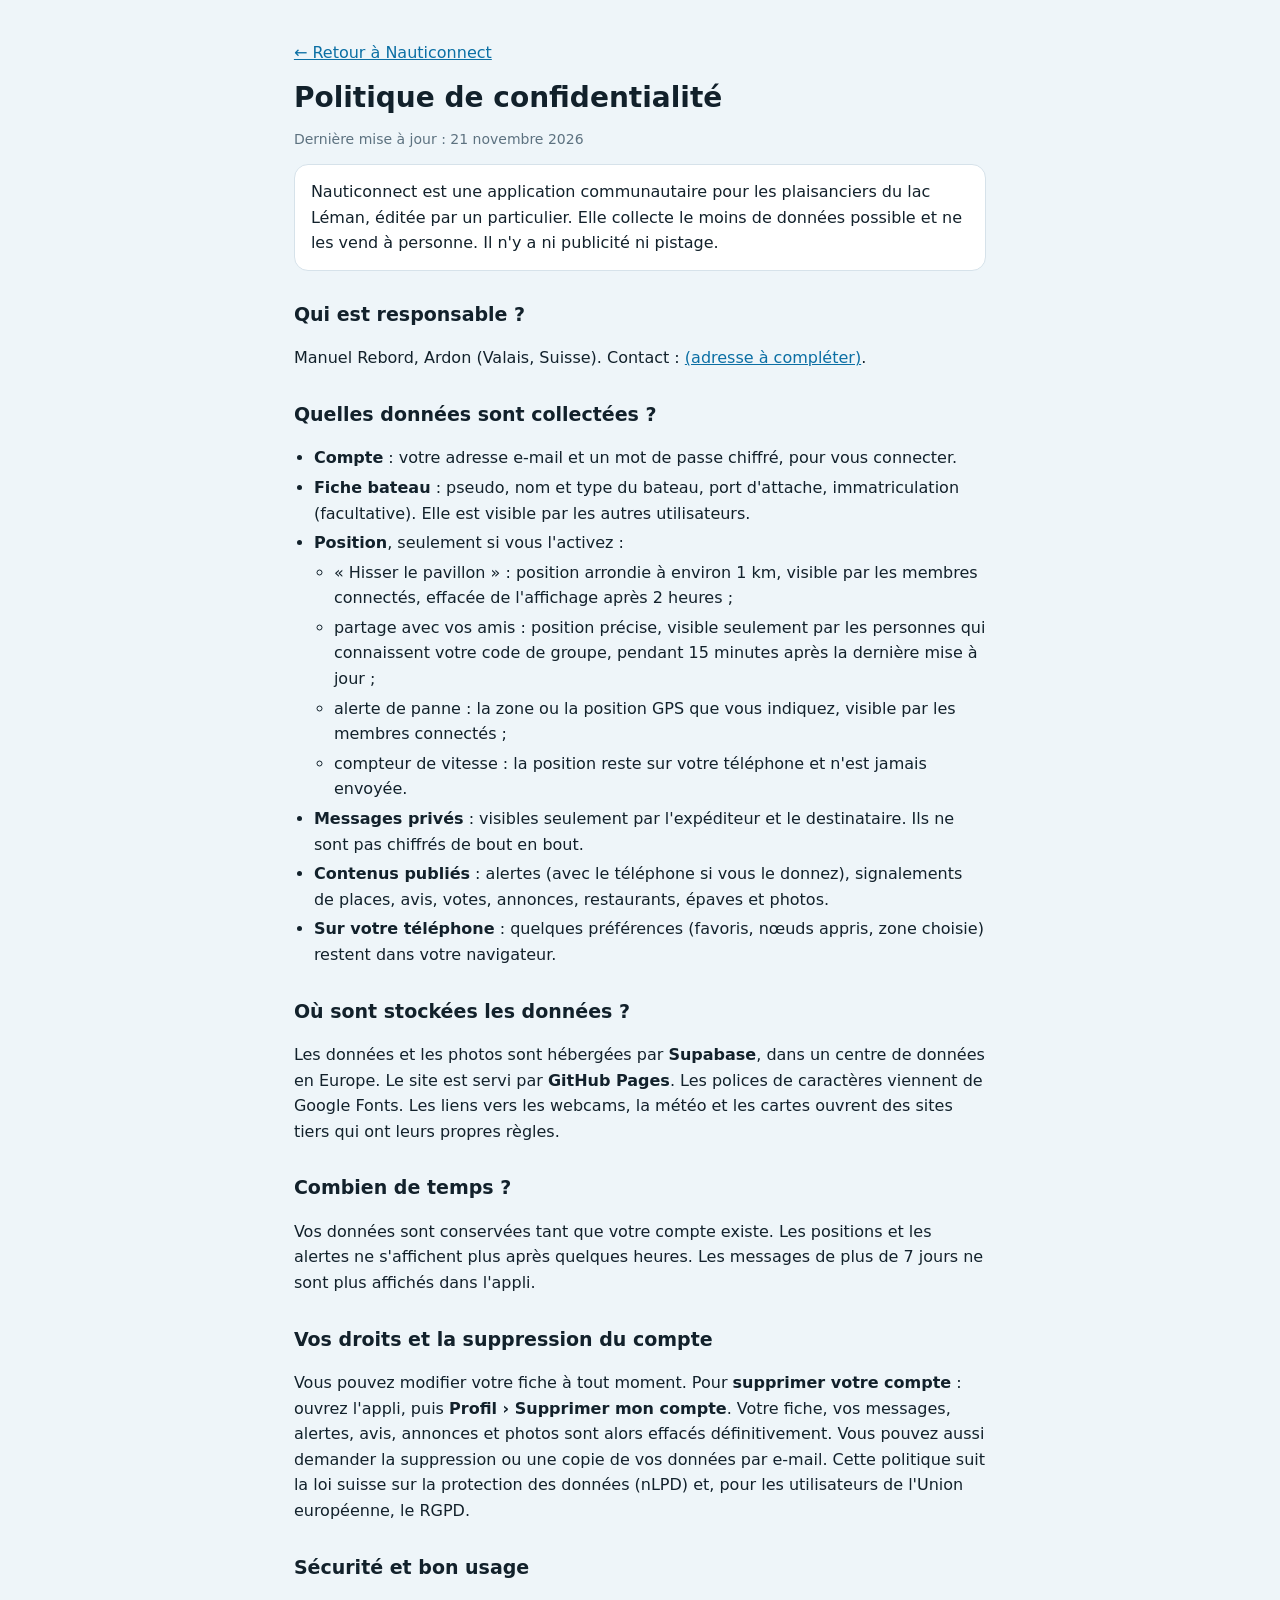
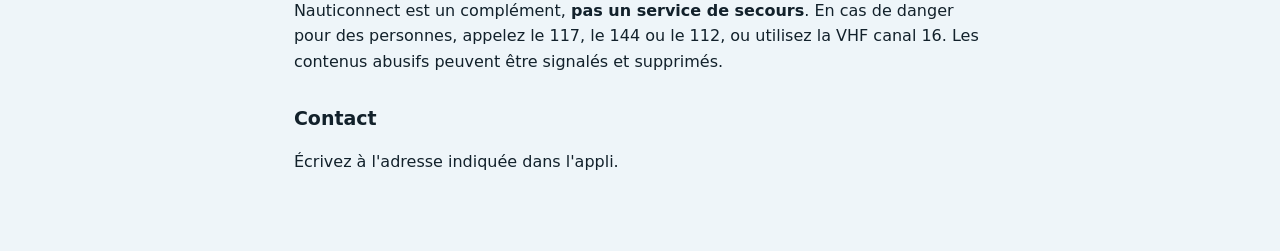
==== confidentialite.html @ 6309d643 "Add files via upload" ====
<!DOCTYPE html>
<html lang="fr">
<head>
<meta charset="utf-8">
<meta name="viewport" content="width=device-width, initial-scale=1">
<title>Confidentialité · Nauticonnect</title>
<meta name="theme-color" content="#0a2740">
<link rel="icon" href="favicon-64.png">
<style>
:root{--bg:#eef5f9;--card:#fff;--tx:#12212b;--mu:#5d7280;--ac:#0b6fa4;--bd:#d6e2ea}
@media (prefers-color-scheme:dark){:root{--bg:#0e1a22;--card:#182630;--tx:#e8f0f5;--mu:#93a7b4;--ac:#4aa8dc;--bd:#2a3b47;color-scheme:dark}}
body{margin:0;background:var(--bg);color:var(--tx);font:16px/1.6 system-ui,-apple-system,"Segoe UI",sans-serif}
main{max-width:68ch;margin:0 auto;padding:24px 18px 60px}
h1{font-size:28px;line-height:1.15;margin:8px 0 4px}h2{font-size:19px;margin:28px 0 6px}
a{color:var(--ac)}.mu{color:var(--mu);font-size:14px}
ul{padding-left:20px}li{margin:4px 0}
.card{background:var(--card);border:1px solid var(--bd);border-radius:14px;padding:14px 16px;margin:12px 0}
</style>
</head>
<body><main>
<p><a href="./">← Retour à Nauticonnect</a></p>
<h1>Politique de confidentialité</h1>
<p class="mu">Dernière mise à jour : 21 novembre 2026</p>

<div class="card">Nauticonnect est une application communautaire pour les plaisanciers du lac Léman, éditée par un particulier. Elle collecte le moins de données possible et ne les vend à personne. Il n'y a ni publicité ni pistage.</div>

<h2>Qui est responsable ?</h2>
<p>Manuel Rebord, Ardon (Valais, Suisse). Contact : <a id="mail" href="#">voir ci-dessous</a>.</p>

<h2>Quelles données sont collectées ?</h2>
<ul>
<li><b>Compte</b> : votre adresse e-mail et un mot de passe chiffré, pour vous connecter.</li>
<li><b>Fiche bateau</b> : pseudo, nom et type du bateau, port d'attache, immatriculation (facultative). Elle est visible par les autres utilisateurs.</li>
<li><b>Position</b>, seulement si vous l'activez :
  <ul>
  <li>« Hisser le pavillon » : position arrondie à environ 1 km, visible par les membres connectés, effacée de l'affichage après 2 heures ;</li>
  <li>partage avec vos amis : position précise, visible seulement par les personnes qui connaissent votre code de groupe, pendant 15 minutes après la dernière mise à jour ;</li>
  <li>alerte de panne : la zone ou la position GPS que vous indiquez, visible par les membres connectés ;</li>
  <li>compteur de vitesse : la position reste sur votre téléphone et n'est jamais envoyée.</li>
  </ul></li>
<li><b>Messages privés</b> : visibles seulement par l'expéditeur et le destinataire. Ils ne sont pas chiffrés de bout en bout.</li>
<li><b>Contenus publiés</b> : alertes (avec le téléphone si vous le donnez), signalements de places, avis, votes, annonces, restaurants, épaves et photos.</li>
<li><b>Sur votre téléphone</b> : quelques préférences (favoris, nœuds appris, zone choisie) restent dans votre navigateur.</li>
</ul>

<h2>Où sont stockées les données ?</h2>
<p>Les données et les photos sont hébergées par <b>Supabase</b>, dans un centre de données en Europe. Le site est servi par <b>GitHub Pages</b>. Les polices de caractères viennent de Google Fonts. Les liens vers les webcams, la météo et les cartes ouvrent des sites tiers qui ont leurs propres règles.</p>

<h2>Combien de temps ?</h2>
<p>Vos données sont conservées tant que votre compte existe. Les positions et les alertes ne s'affichent plus après quelques heures. Les messages de plus de 7 jours ne sont plus affichés dans l'appli.</p>

<h2>Vos droits et la suppression du compte</h2>
<p>Vous pouvez modifier votre fiche à tout moment. Pour <b>supprimer votre compte</b> : ouvrez l'appli, puis <b>Profil › Supprimer mon compte</b>. Votre fiche, vos messages, alertes, avis, annonces et photos sont alors effacés définitivement. Vous pouvez aussi demander la suppression ou une copie de vos données par e-mail. Cette politique suit la loi suisse sur la protection des données (nLPD) et, pour les utilisateurs de l'Union européenne, le RGPD.</p>

<h2>Sécurité et bon usage</h2>
<p>Nauticonnect est un complément, <b>pas un service de secours</b>. En cas de danger pour des personnes, appelez le 117, le 144 ou le 112, ou utilisez la VHF canal 16. Les contenus abusifs peuvent être signalés et supprimés.</p>

<h2>Contact</h2>
<p id="contact">Écrivez à l'adresse indiquée dans l'appli.</p>
</main>
<script src="config.js"></script>
<script>
var c=(window.NC_CONFIG||{}).contact||"";
if(/@/.test(c)&&c.indexOf("exemple")<0){var a=document.getElementById("mail");a.textContent=c;a.href="mailto:"+c;var p=document.getElementById("contact");p.textContent="";var l=document.createElement("a");l.href="mailto:"+c;l.textContent=c;p.appendChild(document.createTextNode("Par e-mail : "));p.appendChild(l);}
else document.getElementById("mail").textContent="(adresse à compléter)";
</script>
</body>
</html>
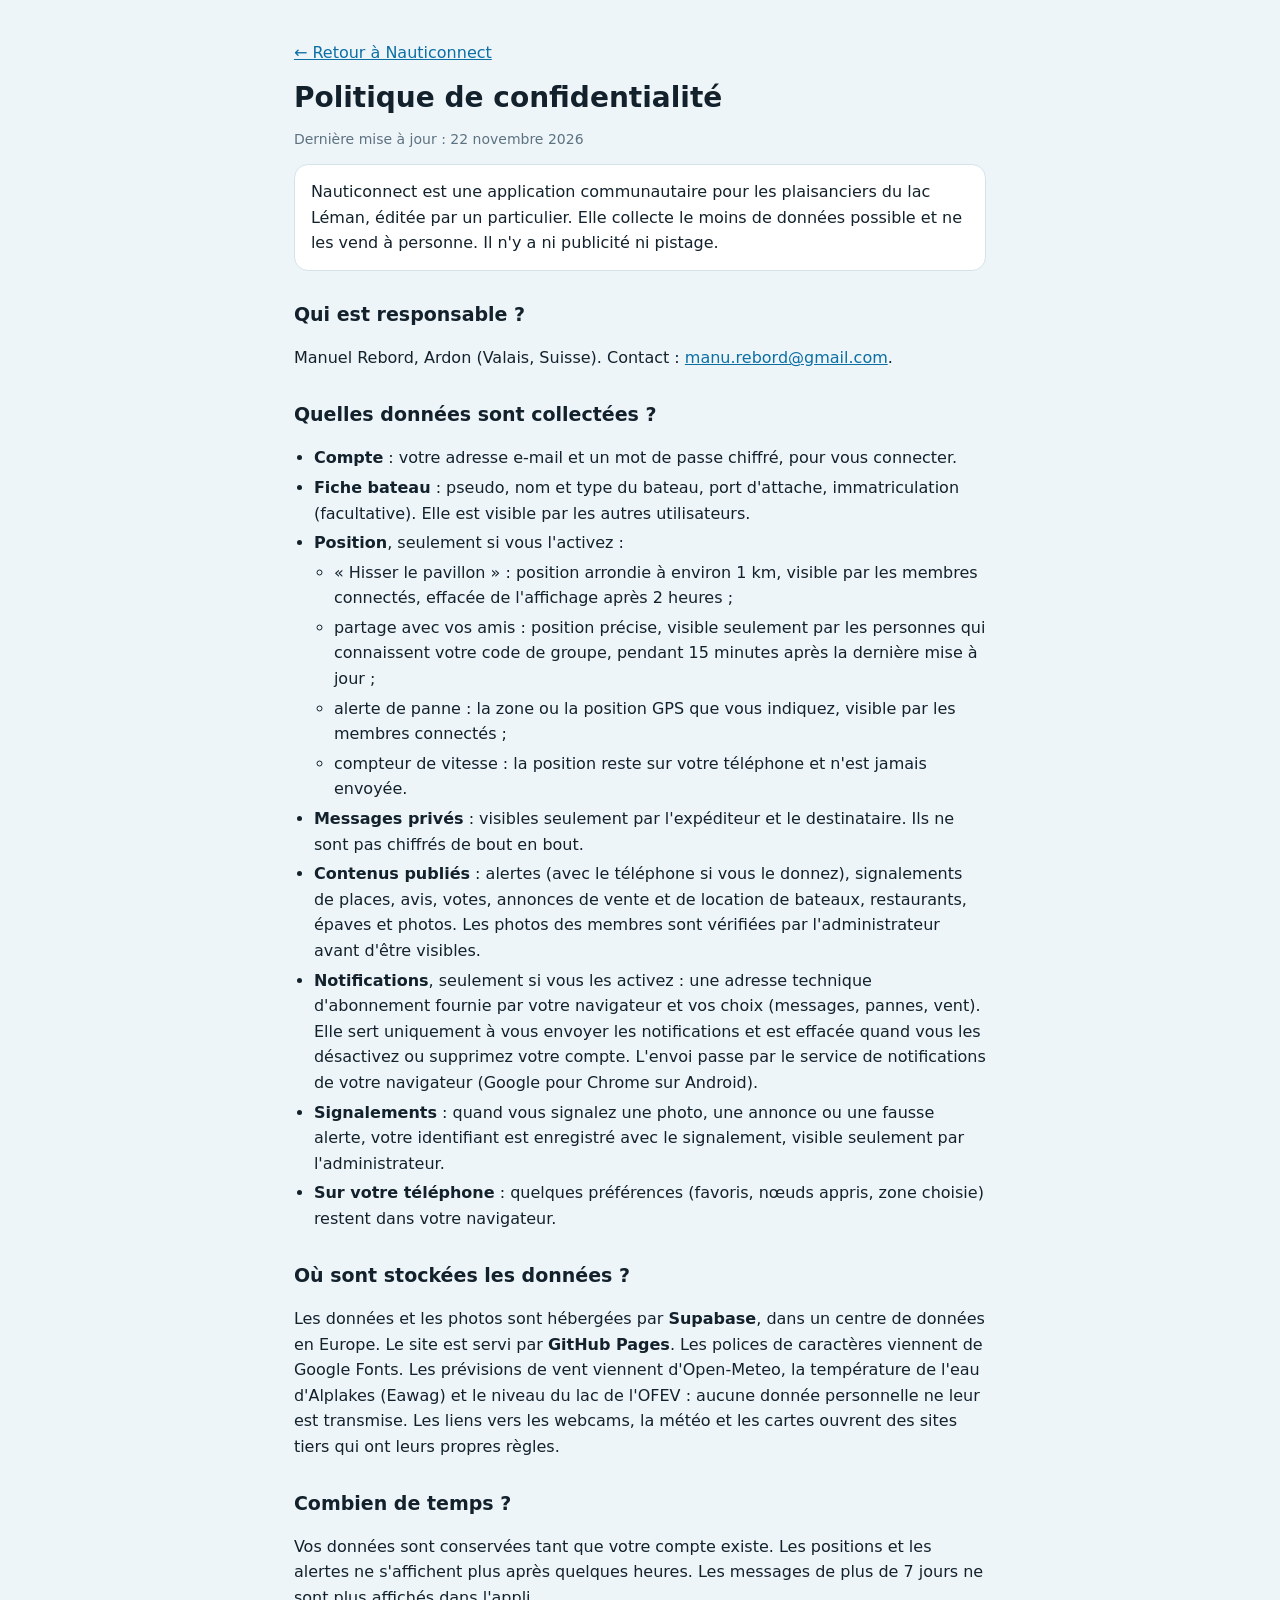
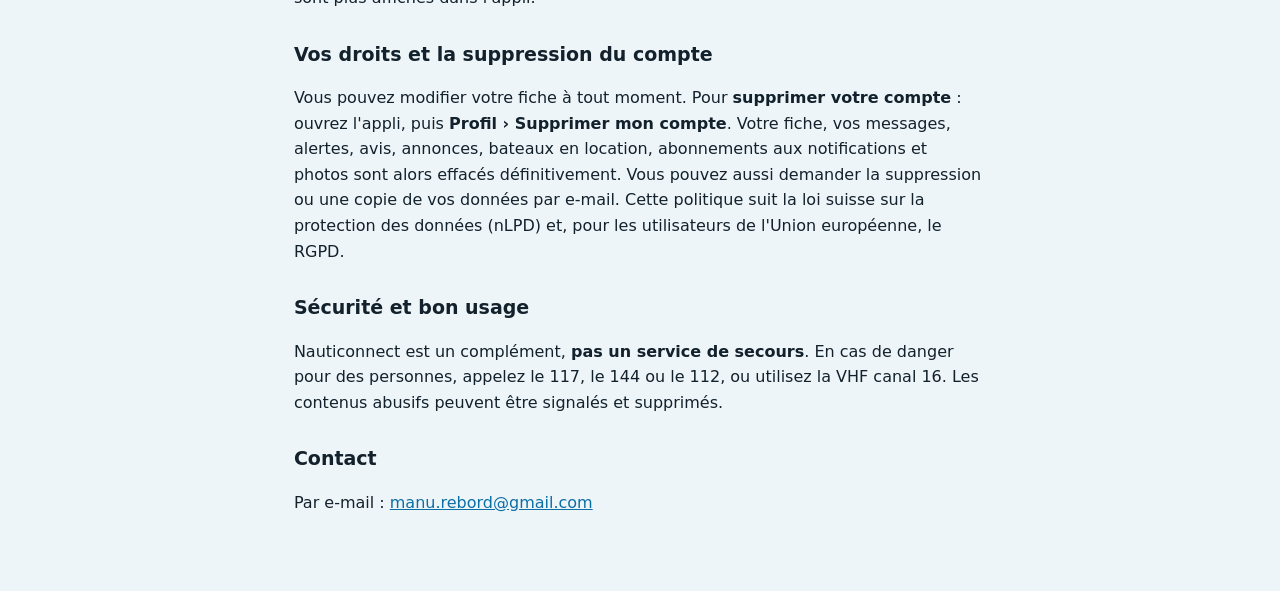
==== commit 7142e40d: "Politique de confidentialité à jour (notifications, location, signalements) pour le Play Store Co-Au" ====
--- a/confidentialite.html
+++ b/confidentialite.html
@@ -20,7 +20,7 @@
 <body><main>
 <p><a href="./">← Retour à Nauticonnect</a></p>
 <h1>Politique de confidentialité</h1>
-<p class="mu">Dernière mise à jour : 21 novembre 2026</p>
+<p class="mu">Dernière mise à jour : 22 novembre 2026</p>
 
 <div class="card">Nauticonnect est une application communautaire pour les plaisanciers du lac Léman, éditée par un particulier. Elle collecte le moins de données possible et ne les vend à personne. Il n'y a ni publicité ni pistage.</div>
 
@@ -39,18 +39,20 @@
   <li>compteur de vitesse : la position reste sur votre téléphone et n'est jamais envoyée.</li>
   </ul></li>
 <li><b>Messages privés</b> : visibles seulement par l'expéditeur et le destinataire. Ils ne sont pas chiffrés de bout en bout.</li>
-<li><b>Contenus publiés</b> : alertes (avec le téléphone si vous le donnez), signalements de places, avis, votes, annonces, restaurants, épaves et photos.</li>
+<li><b>Contenus publiés</b> : alertes (avec le téléphone si vous le donnez), signalements de places, avis, votes, annonces de vente et de location de bateaux, restaurants, épaves et photos. Les photos des membres sont vérifiées par l'administrateur avant d'être visibles.</li>
+<li><b>Notifications</b>, seulement si vous les activez : une adresse technique d'abonnement fournie par votre navigateur et vos choix (messages, pannes, vent). Elle sert uniquement à vous envoyer les notifications et est effacée quand vous les désactivez ou supprimez votre compte. L'envoi passe par le service de notifications de votre navigateur (Google pour Chrome sur Android).</li>
+<li><b>Signalements</b> : quand vous signalez une photo, une annonce ou une fausse alerte, votre identifiant est enregistré avec le signalement, visible seulement par l'administrateur.</li>
 <li><b>Sur votre téléphone</b> : quelques préférences (favoris, nœuds appris, zone choisie) restent dans votre navigateur.</li>
 </ul>
 
 <h2>Où sont stockées les données ?</h2>
-<p>Les données et les photos sont hébergées par <b>Supabase</b>, dans un centre de données en Europe. Le site est servi par <b>GitHub Pages</b>. Les polices de caractères viennent de Google Fonts. Les liens vers les webcams, la météo et les cartes ouvrent des sites tiers qui ont leurs propres règles.</p>
+<p>Les données et les photos sont hébergées par <b>Supabase</b>, dans un centre de données en Europe. Le site est servi par <b>GitHub Pages</b>. Les polices de caractères viennent de Google Fonts. Les prévisions de vent viennent d'Open-Meteo, la température de l'eau d'Alplakes (Eawag) et le niveau du lac de l'OFEV : aucune donnée personnelle ne leur est transmise. Les liens vers les webcams, la météo et les cartes ouvrent des sites tiers qui ont leurs propres règles.</p>
 
 <h2>Combien de temps ?</h2>
 <p>Vos données sont conservées tant que votre compte existe. Les positions et les alertes ne s'affichent plus après quelques heures. Les messages de plus de 7 jours ne sont plus affichés dans l'appli.</p>
 
-<h2>Vos droits et la suppression du compte</h2>
-<p>Vous pouvez modifier votre fiche à tout moment. Pour <b>supprimer votre compte</b> : ouvrez l'appli, puis <b>Profil › Supprimer mon compte</b>. Votre fiche, vos messages, alertes, avis, annonces et photos sont alors effacés définitivement. Vous pouvez aussi demander la suppression ou une copie de vos données par e-mail. Cette politique suit la loi suisse sur la protection des données (nLPD) et, pour les utilisateurs de l'Union européenne, le RGPD.</p>
+<h2 id="suppression">Vos droits et la suppression du compte</h2>
+<p>Vous pouvez modifier votre fiche à tout moment. Pour <b>supprimer votre compte</b> : ouvrez l'appli, puis <b>Profil › Supprimer mon compte</b>. Votre fiche, vos messages, alertes, avis, annonces, bateaux en location, abonnements aux notifications et photos sont alors effacés définitivement. Vous pouvez aussi demander la suppression ou une copie de vos données par e-mail. Cette politique suit la loi suisse sur la protection des données (nLPD) et, pour les utilisateurs de l'Union européenne, le RGPD.</p>
 
 <h2>Sécurité et bon usage</h2>
 <p>Nauticonnect est un complément, <b>pas un service de secours</b>. En cas de danger pour des personnes, appelez le 117, le 144 ou le 112, ou utilisez la VHF canal 16. Les contenus abusifs peuvent être signalés et supprimés.</p>
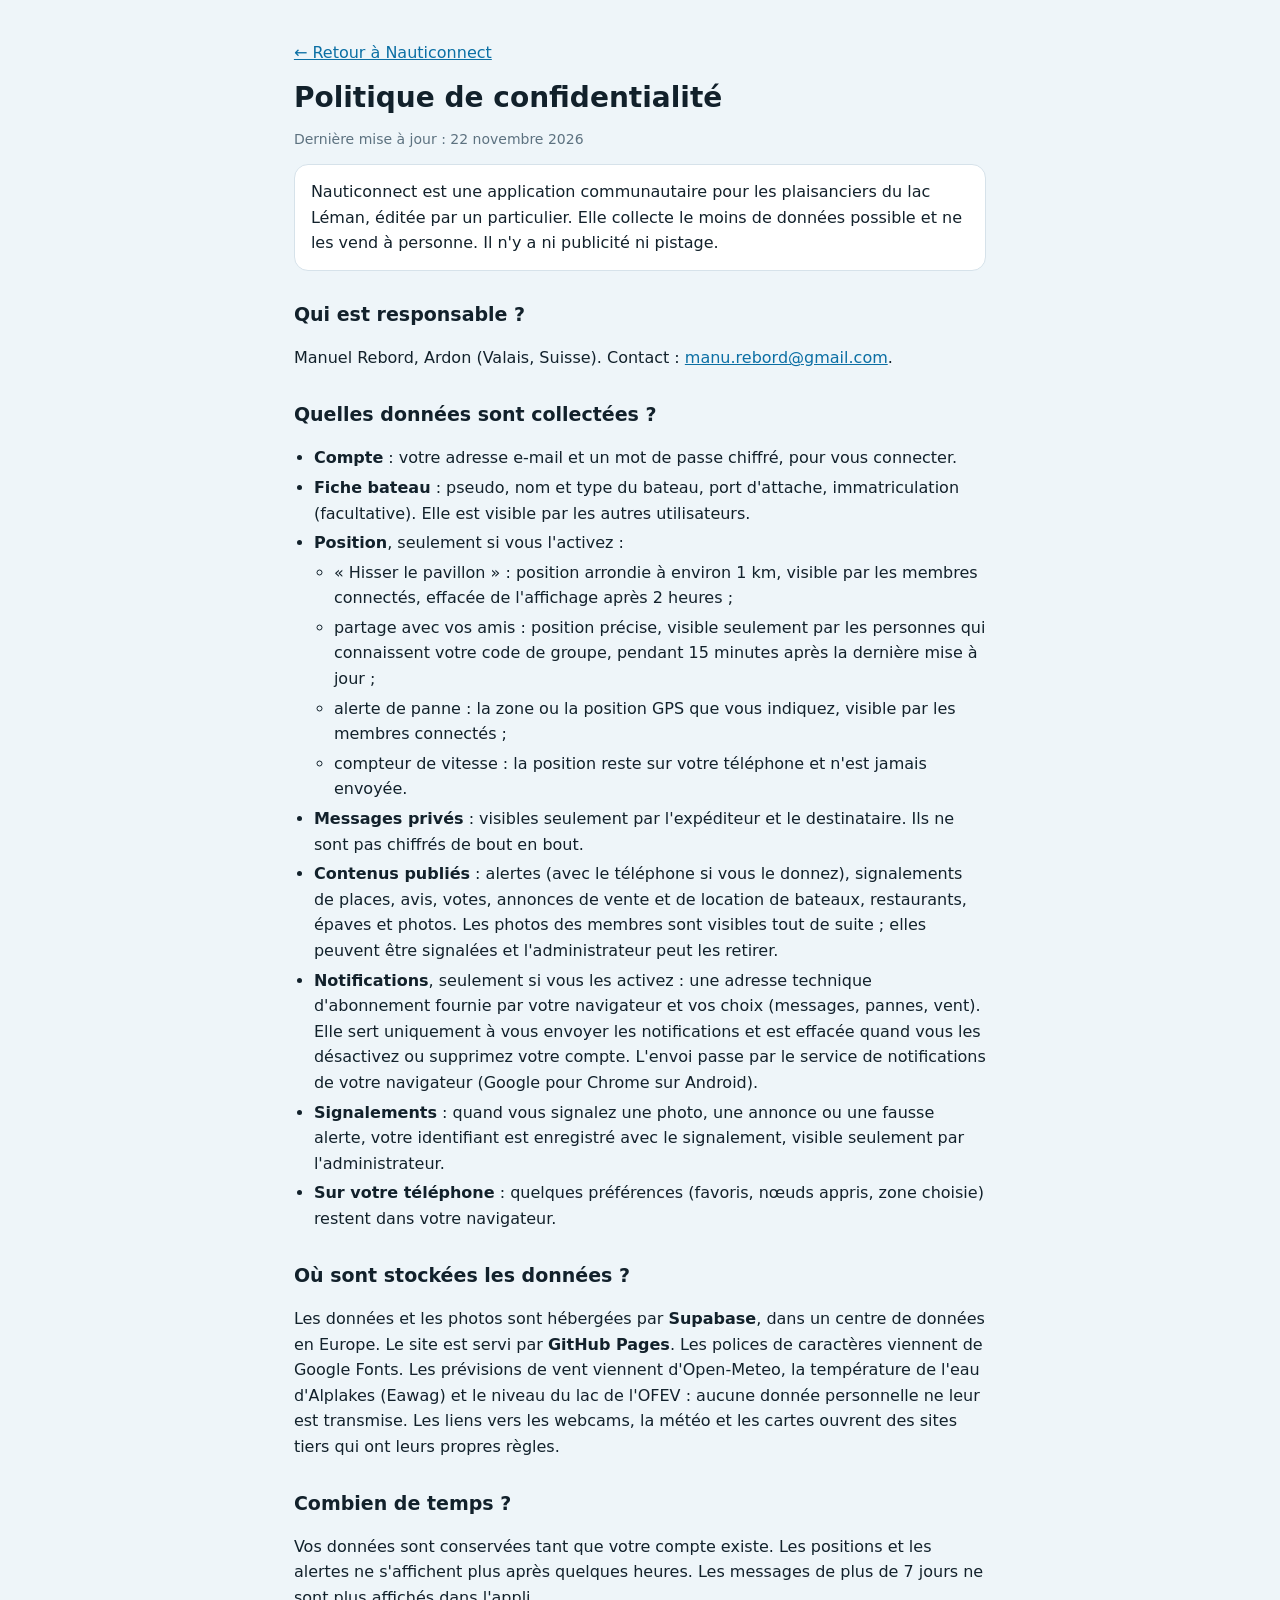
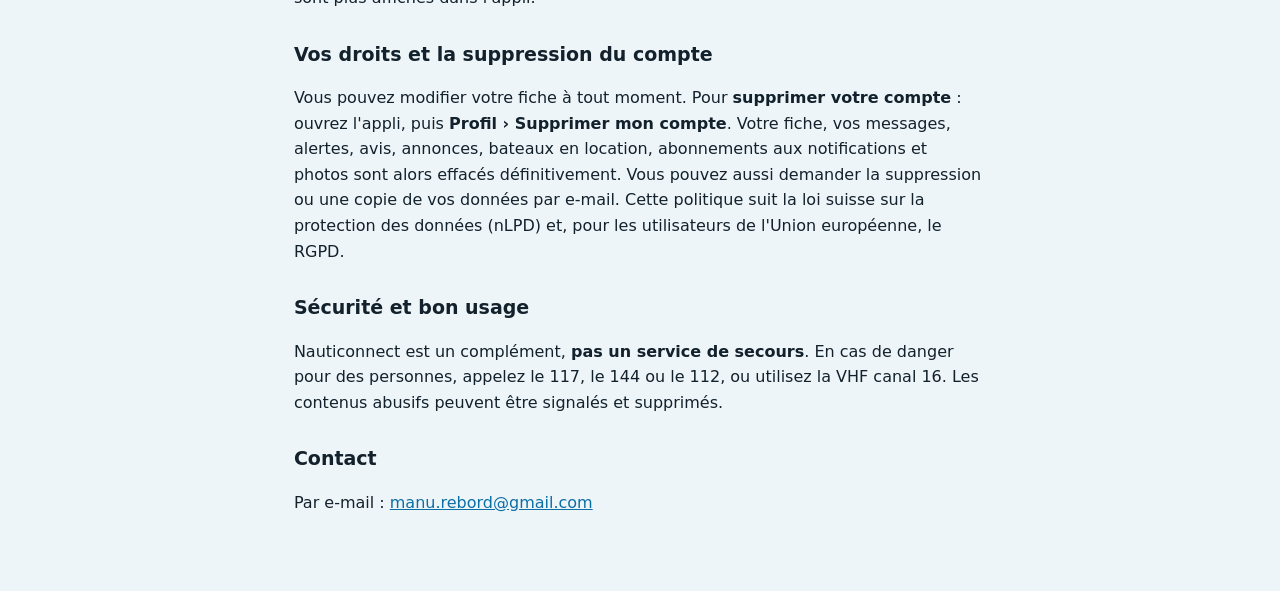
==== commit f0e7c222: "Photos publiées directement, retirables par l'admin Co-Authored-By: Claude Opus 5.5 <noreply@anthrop" ====
--- a/confidentialite.html
+++ b/confidentialite.html
@@ -39,7 +39,7 @@
   <li>compteur de vitesse : la position reste sur votre téléphone et n'est jamais envoyée.</li>
   </ul></li>
 <li><b>Messages privés</b> : visibles seulement par l'expéditeur et le destinataire. Ils ne sont pas chiffrés de bout en bout.</li>
-<li><b>Contenus publiés</b> : alertes (avec le téléphone si vous le donnez), signalements de places, avis, votes, annonces de vente et de location de bateaux, restaurants, épaves et photos. Les photos des membres sont vérifiées par l'administrateur avant d'être visibles.</li>
+<li><b>Contenus publiés</b> : alertes (avec le téléphone si vous le donnez), signalements de places, avis, votes, annonces de vente et de location de bateaux, restaurants, épaves et photos. Les photos des membres sont visibles tout de suite ; elles peuvent être signalées et l'administrateur peut les retirer.</li>
 <li><b>Notifications</b>, seulement si vous les activez : une adresse technique d'abonnement fournie par votre navigateur et vos choix (messages, pannes, vent). Elle sert uniquement à vous envoyer les notifications et est effacée quand vous les désactivez ou supprimez votre compte. L'envoi passe par le service de notifications de votre navigateur (Google pour Chrome sur Android).</li>
 <li><b>Signalements</b> : quand vous signalez une photo, une annonce ou une fausse alerte, votre identifiant est enregistré avec le signalement, visible seulement par l'administrateur.</li>
 <li><b>Sur votre téléphone</b> : quelques préférences (favoris, nœuds appris, zone choisie) restent dans votre navigateur.</li>
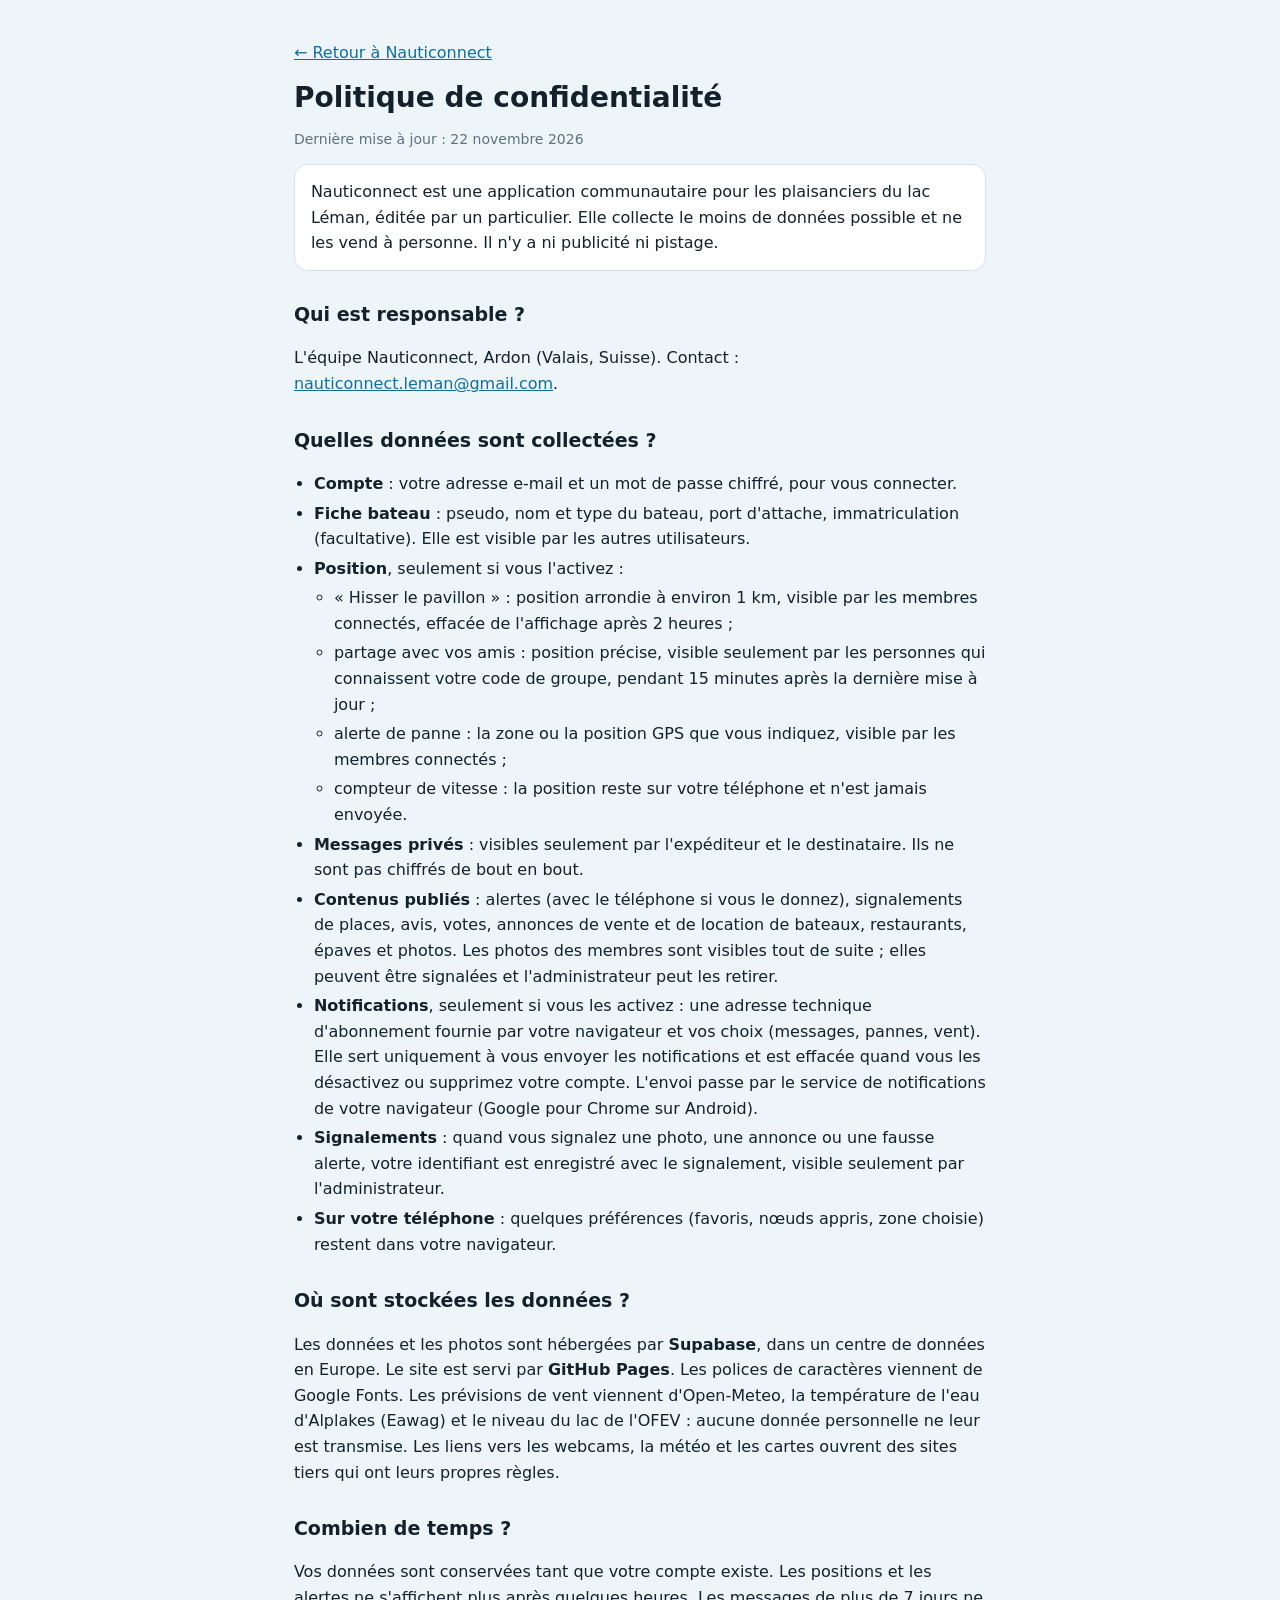
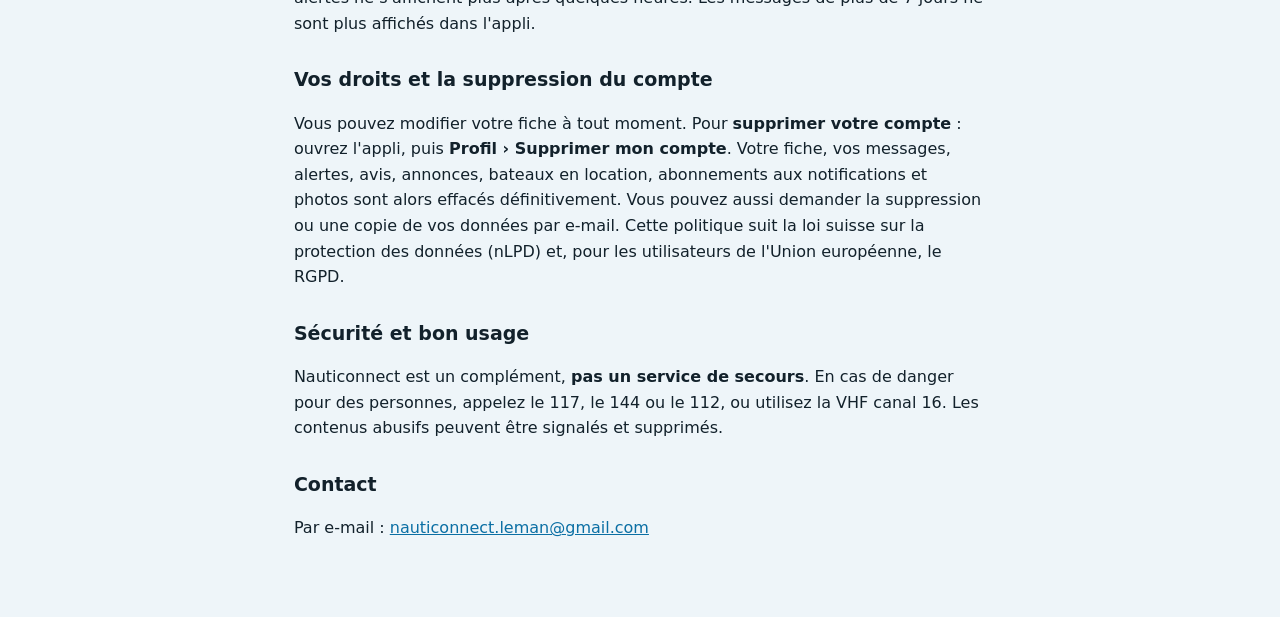
==== commit f77f2901: "Contact : nauticonnect.leman@gmail.com, nom personnel retiré des pages publiques Co-Authored-By: Cla" ====
--- a/confidentialite.html
+++ b/confidentialite.html
@@ -25,7 +25,7 @@
 <div class="card">Nauticonnect est une application communautaire pour les plaisanciers du lac Léman, éditée par un particulier. Elle collecte le moins de données possible et ne les vend à personne. Il n'y a ni publicité ni pistage.</div>
 
 <h2>Qui est responsable ?</h2>
-<p>Manuel Rebord, Ardon (Valais, Suisse). Contact : <a id="mail" href="#">voir ci-dessous</a>.</p>
+<p>L'équipe Nauticonnect, Ardon (Valais, Suisse). Contact : <a id="mail" href="#">voir ci-dessous</a>.</p>
 
 <h2>Quelles données sont collectées ?</h2>
 <ul>
